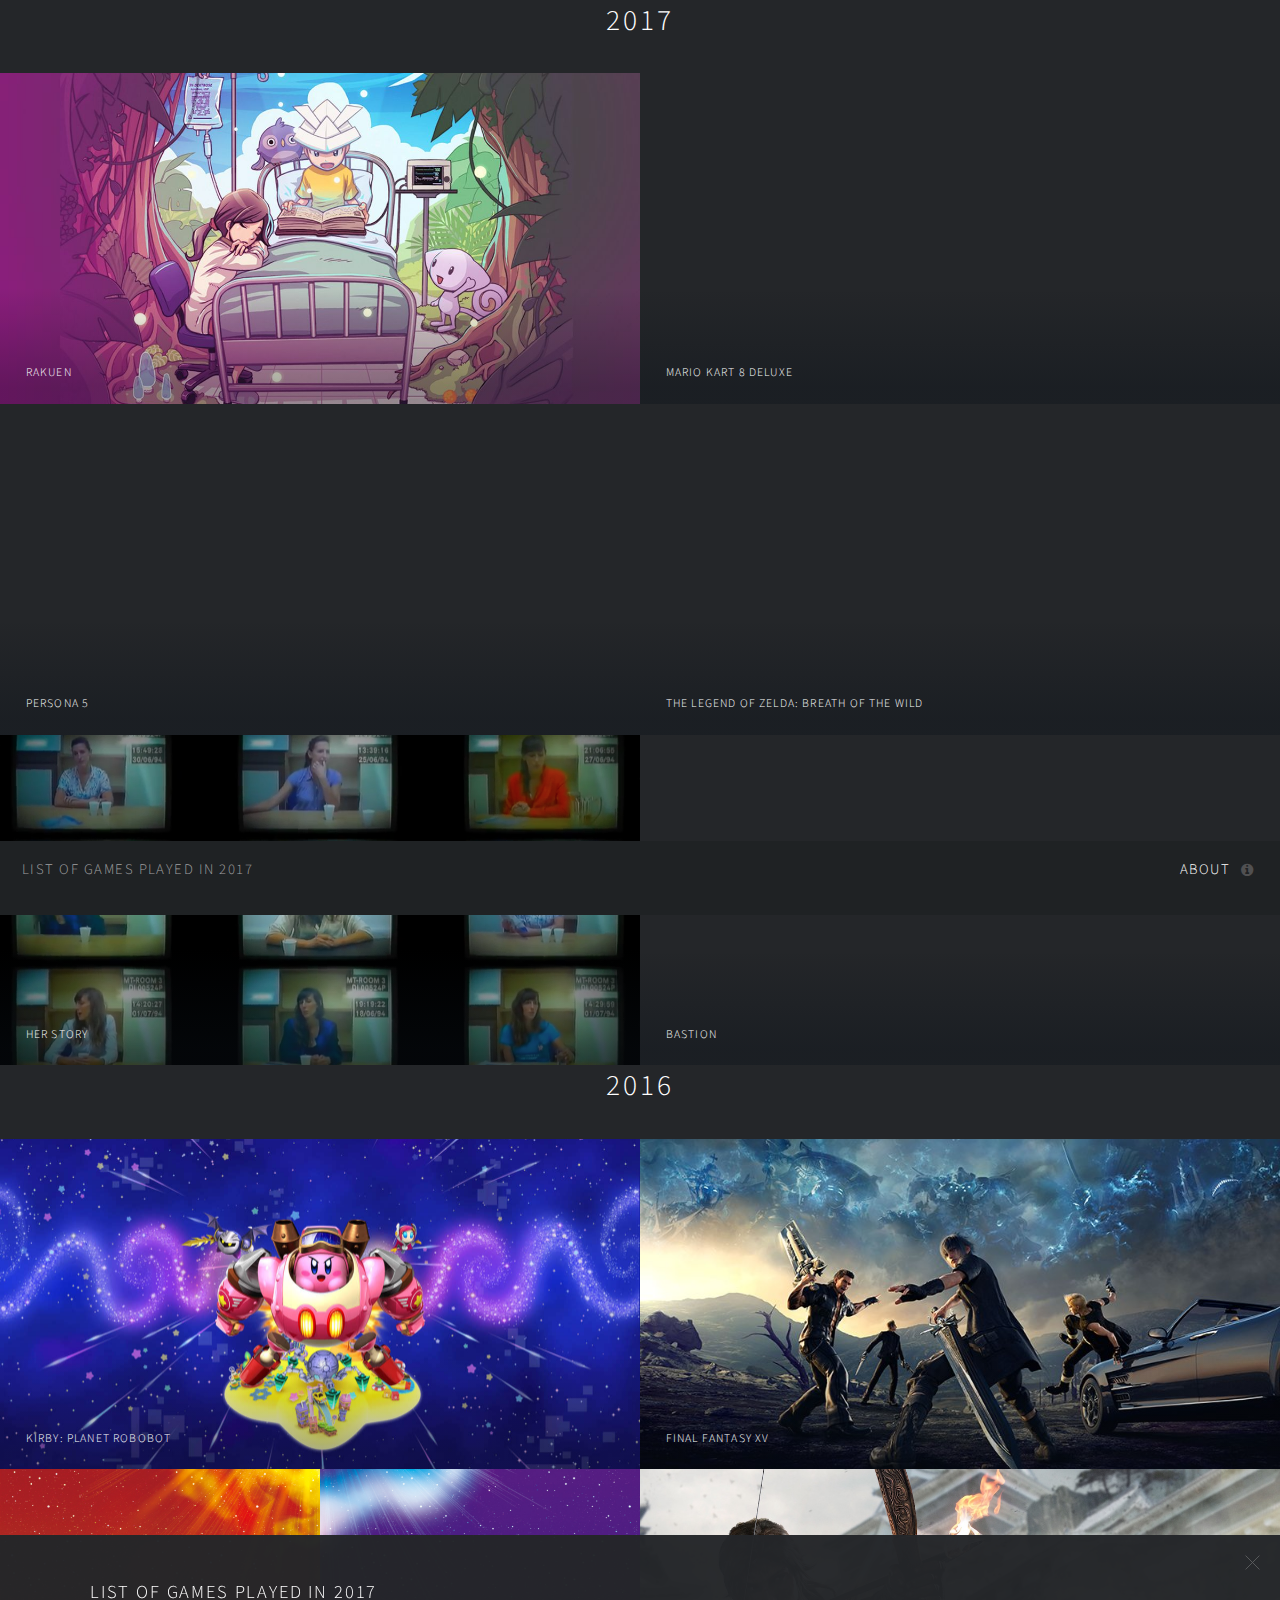
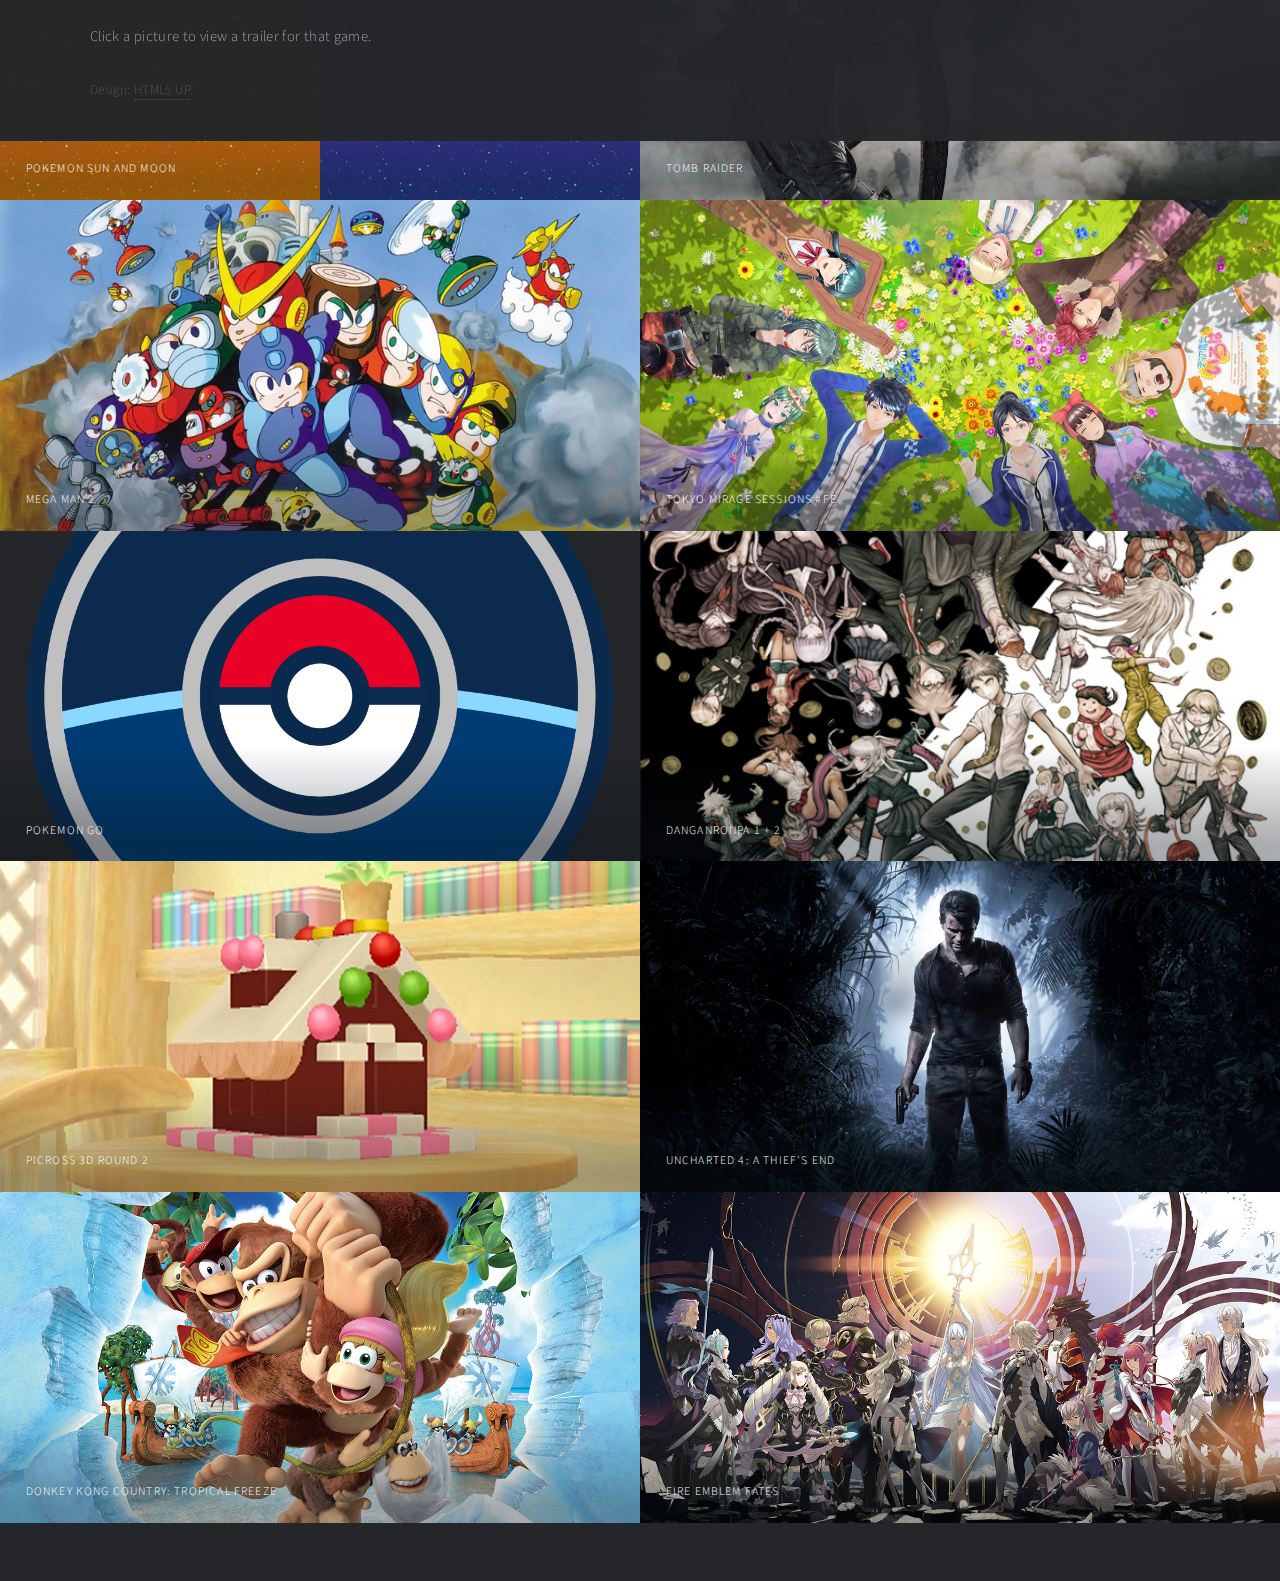
==== gamesList.html @ e1e55b3f "All the games" ====
<!DOCTYPE HTML>
<!--
	Multiverse by HTML5 UP
	html5up.net | @ajlkn
	Free for personal and commercial use under the CCA 3.0 license (html5up.net/license)
-->
<html>
	<head>
		<title>Games List 2017</title>
		<meta charset="utf-8" />
		<meta name="viewport" content="width=device-width, initial-scale=1, user-scalable=no" />
		<!--[if lte IE 8]><script src="assets/js/ie/html5shiv.js"></script><![endif]-->
		<link rel="stylesheet" href="assets/css/main_multiverse.css" />
		<!--[if lte IE 9]><link rel="stylesheet" href="assets/css/ie9.css" /><![endif]-->
		<!--[if lte IE 8]><link rel="stylesheet" href="assets/css/ie8.css" /><![endif]-->
	</head>
	<body>

		<!-- Wrapper -->
			<div id="wrapper">

				<!-- Header -->
					<header id="header">
						<h1><a href="#footer">List of Games Played in 2017</a></h1>
						<nav>
							<ul>
								<li><a href="#footer" class="icon fa-info-circle">About</a></li>
							</ul>
						</nav>
					</header>
					
				<!-- Main -->
					<div id="main">
					
						<div style="width:100%;text-align:center;">
							<h1> 2017 </h1>
						</div>
						<article class="thumb">
							<a href="https://youtu.be/AvPThUEI2fE" data-poptrox="youtube" class="image"><img class="image" src="images/BoxArt/rakuen.jpg" alt="" /></a>
							<h2>Rakuen</h2>
						</article>					
						<article class="thumb">
							<a href="https://youtu.be/tKlRN2YpxRE" data-poptrox="youtube" class="image"><img class="image" src="images/BoxArt/mk8d.jpg" alt="" /></a>
							<h2>Mario Kart 8 Deluxe</h2>
						</article>
						<article class="thumb">
							<a href="https://youtu.be/mHNg0t2KP9M" data-poptrox="youtube" class="image"><img class="image" src="images/BoxArt/persona5.png" alt="" /></a>
							<h2>Persona 5</h2>
						</article>
						<article class="thumb">
							<a href="https://youtu.be/1rPxiXXxftE" data-poptrox="youtube" class="image"><img class="image" src="images/BoxArt/botw.jpg" alt="" /></a>
							<h2>The Legend of Zelda: Breath of the Wild</h2>
						</article>
						<article class="thumb">
							<a href="https://youtu.be/gaHw97l7-Lc" data-poptrox="youtube" class="image"><img class="image" src="images/BoxArt/herstory.png" alt="" /></a>
							<h2>Her Story</h2>
						</article>
						<article class="thumb">
							<a href="https://youtu.be/mX48y24t9iU" data-poptrox="youtube" class="image"><img class="image" src="images/BoxArt/bastion.jpg" alt="" /></a>
							<h2>Bastion</h2>
						</article>
						
						<div style="width:100%;text-align:center;">
							<h1> 2016 </h1>
						</div>
					
						<article class="thumb">
							<a href="https://youtu.be/rFdoV-LkRNA" data-poptrox="youtube" class="image"><img class="image" src="images/BoxArt/robobot.jpg" alt="" /></a>
							<h2>Kirby: Planet Robobot</h2>
						</article>
						<article class="thumb">
							<a href="https://youtu.be/IiI7SMQA59Q" data-poptrox="youtube" class="image"><img class="image" src="images/BoxArt/ffxv.jpg" alt="" /></a>
							<h2>Final Fantasy XV</h2>
						</article>
						<article class="thumb">
							<a href="https://youtu.be/Kn25hijDL7c" data-poptrox="youtube" class="image"><img class="image" src="images/BoxArt/sunmoon.jpg" alt="" /></a>
							<h2>Pokemon Sun and Moon</h2>
						</article>
						<article class="thumb">
							<a href="https://youtu.be/XsWojNNqFTg" data-poptrox="youtube" class="image"><img src="images/BoxArt/tombraider2013.jpg" alt="" /></a>
							<h2>Tomb Raider</h2>
						</article>
						<article class="thumb">
							<a href="https://youtu.be/5p8QdrfhJOo" data-poptrox="youtube" class="image"><img class="image" src="images/BoxArt/megaman2.png" alt="" /></a>
							<h2>Mega Man 2</h2>
						</article>
						<article class="thumb">
							<a href="https://youtu.be/J6K1EMAEQog" data-poptrox="youtube" class="image"><img src="images/BoxArt/tmsfe.jpg" alt="" /></a>
							<h2>Tokyo Mirage Sessions #FE</h2>
						</article>
						<article class="thumb">
							<a href="https://youtu.be/2sj2iQyBTQs" data-poptrox="youtube" class="image"><img src="images/BoxArt/pokemongo.png" alt="" /></a>
							<h2>Pokemon Go</h2>
						</article>
						<article class="thumb">
							<a href="https://youtu.be/oacIiWjNSig" data-poptrox="youtube" class="image"><img src="images/BoxArt/danganronpa1+2.png" alt="" /></a>
							<h2>Danganronpa 1 + 2</h2>
						</article>
						<article class="thumb">
							<a href="https://youtu.be/jA-et0LCpNo" data-poptrox="youtube" class="image"><img src="images/BoxArt/picross3D2.jpg" alt="" /></a>
							<h2>Picross 3D Round 2</h2>
						</article>
						<article class="thumb">
							<a href="https://youtu.be/hh5HV4iic1Y" data-poptrox="youtube" class="image"><img src="images/BoxArt/uncharted4.jpg" alt="" /></a>
							<h2>Uncharted 4: A Thief's End</h2>
						</article>
						<article class="thumb">
							<a href="https://youtu.be/DueE8vJXpo8" data-poptrox="youtube" class="image"><img src="images/BoxArt/tropicalfreeze.jpg" alt="" /></a>
							<h2>Donkey Kong Country: Tropical Freeze</h2>
						</article>
						<article class="thumb">
							<a href="https://youtu.be/94CCxVMltQY" data-poptrox="youtube" class="image"><img src="images/BoxArt/fates.jpg" alt="" /></a>
							<h2>Fire Emblem Fates</h2>
						</article>
					</div>

				<!-- Footer -->
					<footer id="footer" class="panel">
						<div class="inner split">
							<div>
								<section>
									<h2>List of games played in 2017</h2>
									<p>Click a picture to view a trailer for that game.</p>
								</section>
								<p class="copyright">
									Design: <a href="http://html5up.net">HTML5 UP</a>.
								</p>
							</div>
							<div>
							</div>
						</div>
					</footer>

			</div>

		<!-- Scripts -->
			<script src="assets/js/jquery.min.js"></script>
			<script src="assets/js/jquery.poptrox.min.js"></script>
			<script src="assets/js/skel.min.js"></script>
			<script src="assets/js/util.js"></script>
			<!--[if lte IE 8]><script src="assets/js/ie/respond.min.js"></script><![endif]-->
			<script src="assets/js/main_multiverse.js"></script>

	</body>
</html>
---- assets/css/main_multiverse.css ----
@import url(font-awesome.min.css);
@import url("https://fonts.googleapis.com/css?family=Source+Sans+Pro:300,300italic,400,400italic");

/*
	Multiverse by HTML5 UP
	html5up.net | @ajlkn
	Free for personal and commercial use under the CCA 3.0 license (html5up.net/license)
*/

/* Reset */

	html, body, div, span, applet, object, iframe, h1, h2, h3, h4, h5, h6, p, blockquote, pre, a, abbr, acronym, address, big, cite, code, del, dfn, em, img, ins, kbd, q, s, samp, small, strike, strong, sub, sup, tt, var, b, u, i, center, dl, dt, dd, ol, ul, li, fieldset, form, label, legend, table, caption, tbody, tfoot, thead, tr, th, td, article, aside, canvas, details, embed, figure, figcaption, footer, header, hgroup, menu, nav, output, ruby, section, summary, time, mark, audio, video {
		margin: 0;
		padding: 0;
		border: 0;
		font-size: 100%;
		font: inherit;
		vertical-align: baseline;
	}

	article, aside, details, figcaption, figure, footer, header, hgroup, menu, nav, section {
		display: block;
	}

	body {
		line-height: 1;
	}

	ol, ul {
		list-style: none;
	}

	blockquote, q {
		quotes: none;
	}

	blockquote:before, blockquote:after, q:before, q:after {
		content: '';
		content: none;
	}

	table {
		border-collapse: collapse;
		border-spacing: 0;
	}

	body {
		-webkit-text-size-adjust: none;
	}

/* Box Model */

	*, *:before, *:after {
		-moz-box-sizing: border-box;
		-webkit-box-sizing: border-box;
		box-sizing: border-box;
	}

	@-moz-keyframes spinner {
		0% {
			-moz-transform: rotate(0deg);
			-webkit-transform: rotate(0deg);
			-ms-transform: rotate(0deg);
			transform: rotate(0deg);
		}

		100% {
			-moz-transform: rotate(359deg);
			-webkit-transform: rotate(359deg);
			-ms-transform: rotate(359deg);
			transform: rotate(359deg);
		}
	}

	@-webkit-keyframes spinner {
		0% {
			-moz-transform: rotate(0deg);
			-webkit-transform: rotate(0deg);
			-ms-transform: rotate(0deg);
			transform: rotate(0deg);
		}

		100% {
			-moz-transform: rotate(359deg);
			-webkit-transform: rotate(359deg);
			-ms-transform: rotate(359deg);
			transform: rotate(359deg);
		}
	}

	@-ms-keyframes spinner {
		0% {
			-moz-transform: rotate(0deg);
			-webkit-transform: rotate(0deg);
			-ms-transform: rotate(0deg);
			transform: rotate(0deg);
		}

		100% {
			-moz-transform: rotate(359deg);
			-webkit-transform: rotate(359deg);
			-ms-transform: rotate(359deg);
			transform: rotate(359deg);
		}
	}

	@keyframes spinner {
		0% {
			-moz-transform: rotate(0deg);
			-webkit-transform: rotate(0deg);
			-ms-transform: rotate(0deg);
			transform: rotate(0deg);
		}

		100% {
			-moz-transform: rotate(359deg);
			-webkit-transform: rotate(359deg);
			-ms-transform: rotate(359deg);
			transform: rotate(359deg);
		}
	}

/* Basic */

	@-ms-viewport {
		width: device-width;
	}

	body {
		-ms-overflow-style: scrollbar;
	}

	@media screen and (max-width: 480px) {

		html, body {
			min-width: 320px;
		}

	}

	body {
		background: #242629;
	}

		body.loading *, body.loading *:before, body.loading *:after {
			-moz-animation: none !important;
			-webkit-animation: none !important;
			-ms-animation: none !important;
			animation: none !important;
			-moz-transition: none !important;
			-webkit-transition: none !important;
			-ms-transition: none !important;
			transition: none !important;
		}

		body.resizing *, body.resizing *:before, body.resizing *:after {
			-moz-animation: none !important;
			-webkit-animation: none !important;
			-ms-animation: none !important;
			animation: none !important;
			-moz-transition: none !important;
			-webkit-transition: none !important;
			-ms-transition: none !important;
			transition: none !important;
		}

/* Type */

	body, input, select, textarea {
		color: #a0a0a1;
		font-family: "Source Sans Pro", Helvetica, sans-serif;
		font-size: 15pt;
		font-weight: 300;
		letter-spacing: 0.025em;
		line-height: 1.65;
	}

		@media screen and (max-width: 1680px) {

			body, input, select, textarea {
				font-size: 11pt;
			}

		}

	a {
		-moz-transition: color 0.2s ease-in-out, border-bottom-color 0.2s ease-in-out;
		-webkit-transition: color 0.2s ease-in-out, border-bottom-color 0.2s ease-in-out;
		-ms-transition: color 0.2s ease-in-out, border-bottom-color 0.2s ease-in-out;
		transition: color 0.2s ease-in-out, border-bottom-color 0.2s ease-in-out;
		border-bottom: dotted 1px;
		color: #34a58e;
		text-decoration: none;
	}

		a:hover {
			border-bottom-color: transparent;
			color: #34a58e !important;
		}

	strong, b {
		color: #ffffff;
		font-weight: 300;
	}

	em, i {
		font-style: italic;
	}

	p {
		margin: 0 0 2em 0;
	}

	h1, h2, h3, h4, h5, h6 {
		color: #ffffff;
		font-weight: 300;
		letter-spacing: 0.1em;
		line-height: 1.5;
		margin: 0 0 1em 0;
		text-transform: uppercase;
	}

		h1 a, h2 a, h3 a, h4 a, h5 a, h6 a {
			color: inherit;
			text-decoration: none;
		}

	h1 {
		font-size: 2em;
	}

	h2 {
		font-size: 1.25em;
	}

	h3 {
		font-size: 1.1em;
	}

	h4 {
		font-size: 1em;
	}

	h5 {
		font-size: 0.9em;
	}

	h6 {
		font-size: 0.7em;
	}

	@media screen and (max-width: 736px) {

		h2 {
			font-size: 1em;
		}

		h3 {
			font-size: 0.9em;
		}

		h4 {
			font-size: 0.8em;
		}

		h5 {
			font-size: 0.7em;
		}

		h6 {
			font-size: 0.7em;
		}

	}

	sub {
		font-size: 0.8em;
		position: relative;
		top: 0.5em;
	}

	sup {
		font-size: 0.8em;
		position: relative;
		top: -0.5em;
	}

	blockquote {
		border-left: 4px #36383c;
		font-style: italic;
		margin: 0 0 2em 0;
		padding: 0.5em 0 0.5em 2em;
	}

	code {
		background: #34363b;
		border: solid 1px #36383c;
		font-family: "Courier New", monospace;
		font-size: 0.9em;
		margin: 0 0.25em;
		padding: 0.25em 0.65em;
	}

	pre {
		-webkit-overflow-scrolling: touch;
		font-family: "Courier New", monospace;
		font-size: 0.9em;
		margin: 0 0 2em 0;
	}

		pre code {
			display: block;
			line-height: 1.75;
			padding: 1em 1.5em;
			overflow-x: auto;
		}

	hr {
		border: 0;
		border-bottom: solid 1px #36383c;
		margin: 2em 0;
	}

		hr.major {
			margin: 3em 0;
		}

	.align-left {
		text-align: left;
	}

	.align-center {
		text-align: center;
	}

	.align-right {
		text-align: right;
	}

/* Button */

	input[type="submit"],
	input[type="reset"],
	input[type="button"],
	button,
	.button {
		-moz-appearance: none;
		-webkit-appearance: none;
		-ms-appearance: none;
		appearance: none;
		-moz-transition: background-color 0.2s ease-in-out, box-shadow 0.2s ease-in-out, color 0.2s ease-in-out;
		-webkit-transition: background-color 0.2s ease-in-out, box-shadow 0.2s ease-in-out, color 0.2s ease-in-out;
		-ms-transition: background-color 0.2s ease-in-out, box-shadow 0.2s ease-in-out, color 0.2s ease-in-out;
		transition: background-color 0.2s ease-in-out, box-shadow 0.2s ease-in-out, color 0.2s ease-in-out;
		background-color: transparent;
		border: 0;
		border-radius: 0;
		box-shadow: inset 0 0 0 2px #36383c;
		color: #ffffff !important;
		cursor: pointer;
		display: inline-block;
		font-size: 0.9em;
		font-weight: 300;
		height: 3.05556em;
		letter-spacing: 0.1em;
		line-height: 3.05556em;
		padding: 0 2.5em;
		text-align: center;
		text-decoration: none;
		text-transform: uppercase;
		white-space: nowrap;
	}

		input[type="submit"]:hover,
		input[type="reset"]:hover,
		input[type="button"]:hover,
		button:hover,
		.button:hover {
			box-shadow: inset 0 0 0 2px #34a58e;
			color: #34a58e !important;
		}

			input[type="submit"]:hover:active,
			input[type="reset"]:hover:active,
			input[type="button"]:hover:active,
			button:hover:active,
			.button:hover:active {
				background-color: rgba(52, 165, 142, 0.15);
				color: #34a58e !important;
			}

		input[type="submit"].icon,
		input[type="reset"].icon,
		input[type="button"].icon,
		button.icon,
		.button.icon {
			padding-left: 1.35em;
		}

			input[type="submit"].icon:before,
			input[type="reset"].icon:before,
			input[type="button"].icon:before,
			button.icon:before,
			.button.icon:before {
				margin-right: 0.5em;
			}

		input[type="submit"].fit,
		input[type="reset"].fit,
		input[type="button"].fit,
		button.fit,
		.button.fit {
			display: block;
			margin: 0 0 1em 0;
			width: 100%;
		}

		input[type="submit"].small,
		input[type="reset"].small,
		input[type="button"].small,
		button.small,
		.button.small {
			font-size: 0.8em;
		}

		input[type="submit"].big,
		input[type="reset"].big,
		input[type="button"].big,
		button.big,
		.button.big {
			font-size: 1.35em;
		}

		input[type="submit"].special,
		input[type="reset"].special,
		input[type="button"].special,
		button.special,
		.button.special {
			background-color: #34a58e;
			box-shadow: none;
		}

			input[type="submit"].special:hover,
			input[type="reset"].special:hover,
			input[type="button"].special:hover,
			button.special:hover,
			.button.special:hover {
				background-color: #47c5ab;
				color: #ffffff !important;
			}

				input[type="submit"].special:hover:active,
				input[type="reset"].special:hover:active,
				input[type="button"].special:hover:active,
				button.special:hover:active,
				.button.special:hover:active {
					background-color: #287e6d;
				}

		input[type="submit"].disabled, input[type="submit"]:disabled,
		input[type="reset"].disabled,
		input[type="reset"]:disabled,
		input[type="button"].disabled,
		input[type="button"]:disabled,
		button.disabled,
		button:disabled,
		.button.disabled,
		.button:disabled {
			-moz-pointer-events: none;
			-webkit-pointer-events: none;
			-ms-pointer-events: none;
			pointer-events: none;
			opacity: 0.35;
		}

/* Form */

	form {
		margin: 0 0 2em 0;
	}

		form .field {
			margin: 0 0 1.3em 0;
		}

			form .field.half {
				float: left;
				padding: 0 0 0 0.65em;
				width: 50%;
			}

				form .field.half.first {
					padding: 0 0.65em 0 0;
				}

		form > .actions {
			margin: 1.5em 0 0 0 !important;
		}

		@media screen and (max-width: 736px) {

			form .field.half {
				float: none;
				padding: 0;
				width: 100%;
			}

				form .field.half.first {
					padding: 0;
				}

		}

	label {
		color: #ffffff;
		display: block;
		font-size: 0.9em;
		font-weight: 300;
		margin: 0 0 1em 0;
	}

	input[type="text"],
	input[type="password"],
	input[type="email"],
	input[type="tel"],
	input[type="search"],
	input[type="url"],
	select,
	textarea {
		-moz-appearance: none;
		-webkit-appearance: none;
		-ms-appearance: none;
		appearance: none;
		background: #34363b;
		border: 0;
		border-radius: 0;
		color: #a0a0a1;
		display: block;
		outline: 0;
		padding: 0 1em;
		text-decoration: none;
		width: 100%;
	}

		input[type="text"]:invalid,
		input[type="password"]:invalid,
		input[type="email"]:invalid,
		input[type="tel"]:invalid,
		input[type="search"]:invalid,
		input[type="url"]:invalid,
		select:invalid,
		textarea:invalid {
			box-shadow: none;
		}

		input[type="text"]:focus,
		input[type="password"]:focus,
		input[type="email"]:focus,
		input[type="tel"]:focus,
		input[type="search"]:focus,
		input[type="url"]:focus,
		select:focus,
		textarea:focus {
			box-shadow: inset 0 0 0 2px #34a58e;
		}

	.select-wrapper {
		text-decoration: none;
		display: block;
		position: relative;
	}

		.select-wrapper:before {
			-moz-osx-font-smoothing: grayscale;
			-webkit-font-smoothing: antialiased;
			font-family: FontAwesome;
			font-style: normal;
			font-weight: normal;
			text-transform: none !important;
		}

		.select-wrapper:before {
			color: #36383c;
			content: '\f078';
			display: block;
			height: 2.75em;
			line-height: 2.75em;
			pointer-events: none;
			position: absolute;
			right: 0;
			text-align: center;
			top: 0;
			width: 2.75em;
		}

		.select-wrapper select::-ms-expand {
			display: none;
		}

	input[type="text"],
	input[type="password"],
	input[type="email"],
	input[type="tel"],
	input[type="search"],
	input[type="url"],
	select {
		height: 2.75em;
	}

	textarea {
		padding: 0.75em 1em;
	}

	input[type="checkbox"],
	input[type="radio"] {
		-moz-appearance: none;
		-webkit-appearance: none;
		-ms-appearance: none;
		appearance: none;
		display: block;
		float: left;
		margin-right: -2em;
		opacity: 0;
		width: 1em;
		z-index: -1;
	}

		input[type="checkbox"] + label,
		input[type="radio"] + label {
			text-decoration: none;
			color: #a0a0a1;
			cursor: pointer;
			display: inline-block;
			font-size: 1em;
			font-weight: 300;
			padding-left: 2.4em;
			padding-right: 0.75em;
			position: relative;
		}

			input[type="checkbox"] + label:before,
			input[type="radio"] + label:before {
				-moz-osx-font-smoothing: grayscale;
				-webkit-font-smoothing: antialiased;
				font-family: FontAwesome;
				font-style: normal;
				font-weight: normal;
				text-transform: none !important;
			}

			input[type="checkbox"] + label:before,
			input[type="radio"] + label:before {
				background: #34363b;
				content: '';
				display: inline-block;
				height: 1.65em;
				left: 0;
				line-height: 1.58125em;
				position: absolute;
				text-align: center;
				top: 0;
				width: 1.65em;
			}

		input[type="checkbox"]:checked + label:before,
		input[type="radio"]:checked + label:before {
			background: #34a58e;
			border-color: #34a58e;
			color: #ffffff;
			content: '\f00c';
		}

		input[type="checkbox"]:focus + label:before,
		input[type="radio"]:focus + label:before {
			box-shadow: 0 0 0 2px #34a58e;
		}

	input[type="radio"] + label:before {
		border-radius: 100%;
	}

	::-webkit-input-placeholder {
		color: #707071 !important;
		opacity: 1.0;
	}

	:-moz-placeholder {
		color: #707071 !important;
		opacity: 1.0;
	}

	::-moz-placeholder {
		color: #707071 !important;
		opacity: 1.0;
	}

	:-ms-input-placeholder {
		color: #707071 !important;
		opacity: 1.0;
	}

	.formerize-placeholder {
		color: #707071 !important;
		opacity: 1.0;
	}

/* Icon */

	.icon {
		text-decoration: none;
		border-bottom: none;
		position: relative;
	}

		.icon:before {
			-moz-osx-font-smoothing: grayscale;
			-webkit-font-smoothing: antialiased;
			font-family: FontAwesome;
			font-style: normal;
			font-weight: normal;
			text-transform: none !important;
		}

		.icon > .label {
			display: none;
		}

/* List */

	ol {
		list-style: decimal;
		margin: 0 0 2em 0;
		padding-left: 1.25em;
	}

		ol li {
			padding-left: 0.25em;
		}

	ul {
		list-style: disc;
		margin: 0 0 2em 0;
		padding-left: 1em;
	}

		ul li {
			padding-left: 0.5em;
		}

		ul.alt {
			list-style: none;
			padding-left: 0;
		}

			ul.alt li {
				border-top: solid 1px #36383c;
				padding: 0.5em 0;
			}

				ul.alt li:first-child {
					border-top: 0;
					padding-top: 0;
				}

		ul.icons {
			cursor: default;
			list-style: none;
			padding-left: 0;
		}

			ul.icons li {
				display: inline-block;
				padding: 0 1em 0 0;
			}

				ul.icons li:last-child {
					padding-right: 0;
				}

				ul.icons li .icon {
					color: #505051;
				}

					ul.icons li .icon:before {
						font-size: 1.5em;
					}

		ul.actions {
			cursor: default;
			list-style: none;
			padding-left: 0;
		}

			ul.actions li {
				display: inline-block;
				padding: 0 1em 0 0;
				vertical-align: middle;
			}

				ul.actions li:last-child {
					padding-right: 0;
				}

			ul.actions.small li {
				padding: 0 0.5em 0 0;
			}

			ul.actions.vertical li {
				display: block;
				padding: 1em 0 0 0;
			}

				ul.actions.vertical li:first-child {
					padding-top: 0;
				}

				ul.actions.vertical li > * {
					margin-bottom: 0;
				}

			ul.actions.vertical.small li {
				padding: 0.5em 0 0 0;
			}

				ul.actions.vertical.small li:first-child {
					padding-top: 0;
				}

			ul.actions.fit {
				display: table;
				margin-left: -1em;
				padding: 0;
				table-layout: fixed;
				width: calc(100% + 1em);
			}

				ul.actions.fit li {
					display: table-cell;
					padding: 0 0 0 1em;
				}

					ul.actions.fit li > * {
						margin-bottom: 0;
					}

				ul.actions.fit.small {
					margin-left: -0.5em;
					width: calc(100% + 0.5em);
				}

					ul.actions.fit.small li {
						padding: 0 0 0 0.5em;
					}

			@media screen and (max-width: 480px) {

				ul.actions {
					margin: 0 0 2em 0;
				}

					ul.actions li {
						padding: 1em 0 0 0;
						display: block;
						text-align: center;
						width: 100%;
					}

						ul.actions li:first-child {
							padding-top: 0;
						}

						ul.actions li > * {
							width: 100%;
							margin: 0 !important;
						}

							ul.actions li > *.icon:before {
								margin-left: -2em;
							}

					ul.actions.small li {
						padding: 0.5em 0 0 0;
					}

						ul.actions.small li:first-child {
							padding-top: 0;
						}

			}

	dl {
		margin: 0 0 2em 0;
	}

		dl dt {
			display: block;
			font-weight: 300;
			margin: 0 0 1em 0;
		}

		dl dd {
			margin-left: 2em;
		}

/* Table */

	.table-wrapper {
		-webkit-overflow-scrolling: touch;
		overflow-x: auto;
	}

	table {
		margin: 0 0 2em 0;
		width: 100%;
	}

		table tbody tr {
			border: solid 1px #36383c;
			border-left: 0;
			border-right: 0;
		}

			table tbody tr:nth-child(2n + 1) {
				background-color: #34363b;
			}

		table td {
			padding: 0.75em 0.75em;
		}

		table th {
			color: #ffffff;
			font-size: 0.9em;
			font-weight: 300;
			padding: 0 0.75em 0.75em 0.75em;
			text-align: left;
		}

		table thead {
			border-bottom: solid 2px #36383c;
		}

		table tfoot {
			border-top: solid 2px #36383c;
		}

		table.alt {
			border-collapse: separate;
		}

			table.alt tbody tr td {
				border: solid 1px #36383c;
				border-left-width: 0;
				border-top-width: 0;
			}

				table.alt tbody tr td:first-child {
					border-left-width: 1px;
				}

			table.alt tbody tr:first-child td {
				border-top-width: 1px;
			}

			table.alt thead {
				border-bottom: 0;
			}

			table.alt tfoot {
				border-top: 0;
			}

/* Panel */

	.panel {
		padding: 4em 4em 2em 4em ;
		-moz-transform: translateY(100vh);
		-webkit-transform: translateY(100vh);
		-ms-transform: translateY(100vh);
		transform: translateY(100vh);
		-moz-transition: -moz-transform 0.5s ease;
		-webkit-transition: -webkit-transform 0.5s ease;
		-ms-transition: -ms-transform 0.5s ease;
		transition: transform 0.5s ease;
		-webkit-overflow-scrolling: touch;
		background: rgba(36, 38, 41, 0.975);
		bottom: 4em;
		left: 0;
		max-height: calc(80vh - 4em);
		overflow-y: auto;
		position: fixed;
		width: 100%;
		z-index: 10001;
	}

		.panel.active {
			-moz-transform: translateY(1px);
			-webkit-transform: translateY(1px);
			-ms-transform: translateY(1px);
			transform: translateY(1px);
		}

		.panel > .inner {
			margin: 0 auto;
			max-width: 100%;
			width: 75em;
		}

			.panel > .inner.split {
				display: -moz-flex;
				display: -webkit-flex;
				display: -ms-flex;
				display: flex;
			}

				.panel > .inner.split > div {
					margin-left: 4em;
					width: 50%;
				}

				.panel > .inner.split > :first-child {
					margin-left: 0;
				}

		.panel > .closer {
			-moz-transition: opacity 0.2s ease-in-out;
			-webkit-transition: opacity 0.2s ease-in-out;
			-ms-transition: opacity 0.2s ease-in-out;
			transition: opacity 0.2s ease-in-out;
			background-image: url("images/close.svg");
			background-position: center;
			background-repeat: no-repeat;
			background-size: 3em;
			cursor: pointer;
			height: 5em;
			opacity: 0.25;
			position: absolute;
			right: 0;
			top: 0;
			width: 5em;
			z-index: 2;
		}

			.panel > .closer:hover {
				opacity: 1.0;
			}

		@media screen and (max-width: 1280px) {

			.panel {
				padding: 3em 3em 1em 3em ;
			}

				.panel > .inner.split > div {
					margin-left: 3em;
				}

				.panel > .closer {
					background-size: 2.5em;
					background-position: 75% 25%;
				}

		}

		@media screen and (max-width: 980px) {

			.panel > .inner.split {
				-moz-flex-direction: column;
				-webkit-flex-direction: column;
				-ms-flex-direction: column;
				flex-direction: column;
			}

				.panel > .inner.split > div {
					margin-left: 0;
					width: 100%;
				}

		}

		@media screen and (max-width: 736px) {

			.panel {
				-moz-transform: translateY(-100vh);
				-webkit-transform: translateY(-100vh);
				-ms-transform: translateY(-100vh);
				transform: translateY(-100vh);
				padding: 4em 2em 2em 2em ;
				bottom: auto;
				top: calc(4em - 1px);
			}

				.panel.active {
					-moz-transform: translateY(0);
					-webkit-transform: translateY(0);
					-ms-transform: translateY(0);
					transform: translateY(0);
				}

		}

/* Poptrox Popup */

	.poptrox-overlay {
		-webkit-tap-highlight-color: rgba(255, 255, 255, 0);
	}

	.poptrox-popup {
		background: rgba(31, 34, 36, 0.925);
		box-shadow: 0 1em 3em 0.5em rgba(0, 0, 0, 0.25);
		cursor: default;
	}

		.poptrox-popup:before {
			-moz-transition: opacity 0.2s ease-in-out;
			-webkit-transition: opacity 0.2s ease-in-out;
			-ms-transition: opacity 0.2s ease-in-out;
			transition: opacity 0.2s ease-in-out;
			background-image: -moz-linear-gradient(to left, rgba(31,34,36,0.35), rgba(31,34,36,0) 10em, rgba(31,34,36,0)), -moz-linear-gradient(to right, rgba(31,34,36,0.35), rgba(31,34,36,0) 10em, rgba(31,34,36,0));
			background-image: -webkit-linear-gradient(to left, rgba(31,34,36,0.35), rgba(31,34,36,0) 10em, rgba(31,34,36,0)), -webkit-linear-gradient(to right, rgba(31,34,36,0.35), rgba(31,34,36,0) 10em, rgba(31,34,36,0));
			background-image: -ms-linear-gradient(to left, rgba(31,34,36,0.35), rgba(31,34,36,0) 10em, rgba(31,34,36,0)), -ms-linear-gradient(to right, rgba(31,34,36,0.35), rgba(31,34,36,0) 10em, rgba(31,34,36,0));
			background-image: linear-gradient(to left, rgba(31,34,36,0.35), rgba(31,34,36,0) 10em, rgba(31,34,36,0)), linear-gradient(to right, rgba(31,34,36,0.35), rgba(31,34,36,0) 10em, rgba(31,34,36,0));
			content: '';
			display: block;
			height: 100%;
			left: 0;
			position: absolute;
			top: 0;
			width: 100%;
			z-index: 1;
			opacity: 1;
		}

		.poptrox-popup .closer {
			-moz-transition: opacity 0.2s ease-in-out;
			-webkit-transition: opacity 0.2s ease-in-out;
			-ms-transition: opacity 0.2s ease-in-out;
			transition: opacity 0.2s ease-in-out;
			background-image: url("images/close.svg");
			background-position: center;
			background-repeat: no-repeat;
			background-size: 3em;
			height: 5em;
			opacity: 0;
			position: absolute;
			right: 0;
			top: 0;
			width: 5em;
			z-index: 2;
		}

		.poptrox-popup .nav-previous,
		.poptrox-popup .nav-next {
			-moz-transition: opacity 0.2s ease-in-out;
			-webkit-transition: opacity 0.2s ease-in-out;
			-ms-transition: opacity 0.2s ease-in-out;
			transition: opacity 0.2s ease-in-out;
			background-image: url("images/arrow.svg");
			background-position: center;
			background-repeat: no-repeat;
			background-size: 5em;
			cursor: pointer;
			height: 8em;
			margin-top: -4em;
			opacity: 0;
			position: absolute;
			top: 50%;
			width: 6em;
			z-index: 2;
		}

		.poptrox-popup .nav-previous {
			-moz-transform: scaleX(-1);
			-webkit-transform: scaleX(-1);
			-ms-transform: scaleX(-1);
			transform: scaleX(-1);
			left: 0;
		}

		.poptrox-popup .nav-next {
			right: 0;
		}

		.poptrox-popup .caption {
			padding: 2em 2em 0.1em 2em ;
			background-image: -moz-linear-gradient(to top, rgba(16,16,16,0.45) 25%, rgba(16,16,16,0) 100%);
			background-image: -webkit-linear-gradient(to top, rgba(16,16,16,0.45) 25%, rgba(16,16,16,0) 100%);
			background-image: -ms-linear-gradient(to top, rgba(16,16,16,0.45) 25%, rgba(16,16,16,0) 100%);
			background-image: linear-gradient(to top, rgba(16,16,16,0.45) 25%, rgba(16,16,16,0) 100%);
			bottom: 0;
			cursor: default;
			left: 0;
			position: absolute;
			text-align: left;
			width: 100%;
			z-index: 2;
		}

			.poptrox-popup .caption h2, .poptrox-popup .caption h3, .poptrox-popup .caption h4, .poptrox-popup .caption h5, .poptrox-popup .caption h6 {
				margin: 0 0 0.5em 0;
			}

			.poptrox-popup .caption p {
				color: #ffffff;
			}

		.poptrox-popup .loader {
			-moz-animation: spinner 1s infinite linear !important;
			-webkit-animation: spinner 1s infinite linear !important;
			-ms-animation: spinner 1s infinite linear !important;
			animation: spinner 1s infinite linear !important;
			background-image: url("images/spinner.svg");
			background-position: center;
			background-repeat: no-repeat;
			background-size: contain;
			display: block;
			font-size: 2em;
			height: 2em;
			left: 50%;
			line-height: 2em;
			margin: -1em 0 0 -1em;
			opacity: 0.25;
			position: absolute;
			text-align: center;
			top: 50%;
			width: 2em;
		}

		.poptrox-popup:hover .closer,
		.poptrox-popup:hover .nav-previous,
		.poptrox-popup:hover .nav-next {
			opacity: 0.5;
		}

			.poptrox-popup:hover .closer:hover,
			.poptrox-popup:hover .nav-previous:hover,
			.poptrox-popup:hover .nav-next:hover {
				opacity: 1.0;
			}

		.poptrox-popup.loading:before {
			opacity: 0;
		}

		body.touch .poptrox-popup .closer,
		body.touch .poptrox-popup .nav-previous,
		body.touch .poptrox-popup .nav-next {
			opacity: 1.0 !important;
		}

		@media screen and (max-width: 980px) {

			.poptrox-popup .closer {
				background-size: 3em;
			}

			.poptrox-popup .nav-previous,
			.poptrox-popup .nav-next {
				background-size: 4em;
			}

		}

		@media screen and (max-width: 736px) {

			.poptrox-popup:before {
				display: none;
			}

			.poptrox-popup .caption {
				display: none !important;
			}

			.poptrox-popup .closer,
			.poptrox-popup .nav-previous,
			.poptrox-popup .nav-next {
				display: none !important;
			}

		}

/* Wrapper */

	#wrapper {
		-moz-transition: -moz-filter 0.5s ease, -webkit-filter 0.5s ease, -ms-filter 0.5s ease, -moz-filter 0.5s ease;
		-webkit-transition: -moz-filter 0.5s ease, -webkit-filter 0.5s ease, -ms-filter 0.5s ease, -webkit-filter 0.5s ease;
		-ms-transition: -moz-filter 0.5s ease, -webkit-filter 0.5s ease, -ms-filter 0.5s ease, -ms-filter 0.5s ease;
		transition: -moz-filter 0.5s ease, -webkit-filter 0.5s ease, -ms-filter 0.5s ease, filter 0.5s ease;
		position: relative;
	}

		#wrapper:after {
			-moz-pointer-events: none;
			-webkit-pointer-events: none;
			-ms-pointer-events: none;
			pointer-events: none;
			-moz-transition: opacity 0.5s ease, visibility 0.5s;
			-webkit-transition: opacity 0.5s ease, visibility 0.5s;
			-ms-transition: opacity 0.5s ease, visibility 0.5s;
			transition: opacity 0.5s ease, visibility 0.5s;
			background: rgba(36, 38, 41, 0.5);
			content: '';
			display: block;
			height: 100%;
			left: 0;
			opacity: 0;
			position: absolute;
			top: 0;
			visibility: hidden;
			width: 100%;
			z-index: 1;
		}

			body.ie #wrapper:after {
				background: rgba(36, 38, 41, 0.8);
			}

		body.modal-active #wrapper {
			-moz-filter: blur(8px);
			-webkit-filter: blur(8px);
			-ms-filter: blur(8px);
			filter: blur(8px);
		}

			body.modal-active #wrapper:after {
				-moz-pointer-events: auto;
				-webkit-pointer-events: auto;
				-ms-pointer-events: auto;
				pointer-events: auto;
				opacity: 1;
				visibility: visible;
				z-index: 10003;
			}

		#wrapper:before {
			-moz-animation: spinner 1s infinite linear !important;
			-webkit-animation: spinner 1s infinite linear !important;
			-ms-animation: spinner 1s infinite linear !important;
			animation: spinner 1s infinite linear !important;
			-moz-pointer-events: none;
			-webkit-pointer-events: none;
			-ms-pointer-events: none;
			pointer-events: none;
			-moz-transition: top 0.75s ease-in-out, opacity 0.35s ease-out, visibility 0.35s;
			-webkit-transition: top 0.75s ease-in-out, opacity 0.35s ease-out, visibility 0.35s;
			-ms-transition: top 0.75s ease-in-out, opacity 0.35s ease-out, visibility 0.35s;
			transition: top 0.75s ease-in-out, opacity 0.35s ease-out, visibility 0.35s;
			background-image: url("images/spinner.svg");
			background-position: center;
			background-repeat: no-repeat;
			background-size: contain;
			content: '';
			display: block;
			font-size: 2em;
			height: 2em;
			left: 50%;
			line-height: 2em;
			margin: -1em 0 0 -1em;
			opacity: 0;
			position: fixed;
			text-align: center;
			top: 75%;
			visibility: hidden;
			width: 2em;
		}

		body.loading #wrapper:before {
			-moz-transition: opacity 1s ease-out !important;
			-webkit-transition: opacity 1s ease-out !important;
			-ms-transition: opacity 1s ease-out !important;
			transition: opacity 1s ease-out !important;
			-moz-transition-delay: 0.5s !important;
			-webkit-transition-delay: 0.5s !important;
			-ms-transition-delay: 0.5s !important;
			transition-delay: 0.5s !important;
			opacity: 0.25;
			top: 50%;
			visibility: visible;
		}

/* Header */

	body {
		padding: 0 0 4em 0;
	}

	#header {
		-moz-transform: translateY(0);
		-webkit-transform: translateY(0);
		-ms-transform: translateY(0);
		transform: translateY(0);
		-moz-transition: -moz-transform 1s ease;
		-webkit-transition: -webkit-transform 1s ease;
		-ms-transition: -ms-transform 1s ease;
		transition: transform 1s ease;
		-moz-user-select: none;
		-ms-user-select: none;
		-webkit-user-select: none;
		background: #1f2224;
		bottom: -1em;
		height: 5em;
		left: 0;
		line-height: 4em;
		padding: 0 1.5em;
		position: fixed;
		user-select: none;
		width: 100%;
		z-index: 10002;
	}

		body.loading #header {
			-moz-transform: translateY(4em);
			-webkit-transform: translateY(4em);
			-ms-transform: translateY(4em);
			transform: translateY(4em);
		}

		#header h1 {
			color: #a0a0a1;
			display: inline-block;
			font-size: 1em;
			line-height: 1;
			margin: 0;
			vertical-align: middle;
		}

			#header h1 a {
				border: 0;
				color: inherit;
			}

				#header h1 a:hover {
					color: inherit !important;
				}

		#header nav {
			position: absolute;
			right: 0;
			top: 0;
		}

			#header nav > ul {
				list-style: none;
				margin: 0;
				padding: 0;
			}

				#header nav > ul > li {
					display: inline-block;
					padding: 0;
				}

					#header nav > ul > li a {
						-moz-transition: background-color 0.5s ease;
						-webkit-transition: background-color 0.5s ease;
						-ms-transition: background-color 0.5s ease;
						transition: background-color 0.5s ease;
						border: 0;
						color: #ffffff;
						display: inline-block;
						letter-spacing: 0.1em;
						padding: 0 1.65em;
						text-transform: uppercase;
					}

						#header nav > ul > li a.icon:before {
							color: #505051;
							float: right;
							margin-left: 0.75em;
						}

						#header nav > ul > li a:hover {
							color: #ffffff !important;
						}

						#header nav > ul > li a.active {
							background-color: #242629;
						}

	@media screen and (max-width: 736px) {

		body {
			padding: 4em 0 0 0;
		}

		#header {
			-moz-transform: translateY(0);
			-webkit-transform: translateY(0);
			-ms-transform: translateY(0);
			transform: translateY(0);
			bottom: auto;
			height: 4em;
			padding: 0 1em;
			top: 0;
		}

			body.loading #header {
				-moz-transform: translateY(-3.4em);
				-webkit-transform: translateY(-3.4em);
				-ms-transform: translateY(-3.4em);
				transform: translateY(-3.4em);
			}

			#header h1 {
				font-size: 0.9em;
			}

			#header nav > ul > li a {
				font-size: 0.9em;
				padding: 0 1.15em;
			}

	}

/* Main */

	#main {
		-moz-transition: -moz-filter 0.5s ease, -webkit-filter 0.5s ease, -ms-filter 0.5s ease, -moz-filter 0.5s ease;
		-webkit-transition: -moz-filter 0.5s ease, -webkit-filter 0.5s ease, -ms-filter 0.5s ease, -webkit-filter 0.5s ease;
		-ms-transition: -moz-filter 0.5s ease, -webkit-filter 0.5s ease, -ms-filter 0.5s ease, -ms-filter 0.5s ease;
		transition: -moz-filter 0.5s ease, -webkit-filter 0.5s ease, -ms-filter 0.5s ease, filter 0.5s ease;
		display: -moz-flex;
		display: -webkit-flex;
		display: -ms-flex;
		display: flex;
		-moz-flex-wrap: wrap;
		-webkit-flex-wrap: wrap;
		-ms-flex-wrap: wrap;
		flex-wrap: wrap;
		-webkit-tap-highlight-color: rgba(255, 255, 255, 0);
	}

		#main .thumb {
			-moz-transition: opacity 1.25s ease-in-out;
			-webkit-transition: opacity 1.25s ease-in-out;
			-ms-transition: opacity 1.25s ease-in-out;
			transition: opacity 1.25s ease-in-out;
			-moz-pointer-events: auto;
			-webkit-pointer-events: auto;
			-ms-pointer-events: auto;
			pointer-events: auto;
			-webkit-tap-highlight-color: rgba(255, 255, 255, 0);
			opacity: 1;
			overflow: hidden;
			position: relative;
		}

			#main .thumb:after {
				background-image: -moz-linear-gradient(to top, rgba(10,17,25,0.35) 5%, rgba(10,17,25,0) 35%);
				background-image: -webkit-linear-gradient(to top, rgba(10,17,25,0.35) 5%, rgba(10,17,25,0) 35%);
				background-image: -ms-linear-gradient(to top, rgba(10,17,25,0.35) 5%, rgba(10,17,25,0) 35%);
				background-image: linear-gradient(to top, rgba(10,17,25,0.35) 5%, rgba(10,17,25,0) 35%);
				-moz-pointer-events: none;
				-webkit-pointer-events: none;
				-ms-pointer-events: none;
				pointer-events: none;
				background-size: cover;
				content: '';
				display: block;
				height: 100%;
				left: 0;
				position: absolute;
				top: 0;
				width: 100%;
			}

			#main .thumb > .image {
				-webkit-tap-highlight-color: rgba(255, 255, 255, 0);
				background-position: center;
				background-repeat: no-repeat;
				background-size: cover;
				border: 0;
				height: 100%;
				left: 0;
				position: absolute;
				top: 0;
				width: 100%;
			}

			#main .thumb > h2 {
				-moz-pointer-events: none;
				-webkit-pointer-events: none;
				-ms-pointer-events: none;
				pointer-events: none;
				bottom: 1.875em;
				font-size: 0.8em;
				left: 2.1875em;
				margin: 0;
				position: absolute;
				z-index: 1;
			}

			#main .thumb > p {
				display: none;
			}

		#main:after {
			-moz-pointer-events: none;
			-webkit-pointer-events: none;
			-ms-pointer-events: none;
			pointer-events: none;
			-moz-transition: opacity 0.5s ease, visibility 0.5s;
			-webkit-transition: opacity 0.5s ease, visibility 0.5s;
			-ms-transition: opacity 0.5s ease, visibility 0.5s;
			transition: opacity 0.5s ease, visibility 0.5s;
			background: rgba(36, 38, 41, 0.25);
			content: '';
			display: block;
			height: 100%;
			left: 0;
			opacity: 0;
			position: absolute;
			top: 0;
			visibility: hidden;
			width: 100%;
			z-index: 1;
		}

			body.ie #main:after {
				background: rgba(36, 38, 41, 0.55);
			}

		body.content-active #main {
			-moz-filter: blur(6px);
			-webkit-filter: blur(6px);
			-ms-filter: blur(6px);
			filter: blur(6px);
		}

			body.content-active #main:after {
				-moz-pointer-events: auto;
				-webkit-pointer-events: auto;
				-ms-pointer-events: auto;
				pointer-events: auto;
				opacity: 1;
				visibility: visible;
			}

		body.loading #main .thumb {
			-moz-pointer-events: none;
			-webkit-pointer-events: none;
			-ms-pointer-events: none;
			pointer-events: none;
			opacity: 0;
		}

		#main .thumb {
			-moz-transition-delay: 2.525s;
			-webkit-transition-delay: 2.525s;
			-ms-transition-delay: 2.525s;
			transition-delay: 2.525s;
			height: calc(40vh - 2em);
			min-height: 20em;
			width: 25%;
		}

			#main .thumb:nth-child(1) {
				-moz-transition-delay: 0.65s;
				-webkit-transition-delay: 0.65s;
				-ms-transition-delay: 0.65s;
				transition-delay: 0.65s;
			}

			#main .thumb:nth-child(2) {
				-moz-transition-delay: 0.8s;
				-webkit-transition-delay: 0.8s;
				-ms-transition-delay: 0.8s;
				transition-delay: 0.8s;
			}

			#main .thumb:nth-child(3) {
				-moz-transition-delay: 0.95s;
				-webkit-transition-delay: 0.95s;
				-ms-transition-delay: 0.95s;
				transition-delay: 0.95s;
			}

			#main .thumb:nth-child(4) {
				-moz-transition-delay: 1.1s;
				-webkit-transition-delay: 1.1s;
				-ms-transition-delay: 1.1s;
				transition-delay: 1.1s;
			}

			#main .thumb:nth-child(5) {
				-moz-transition-delay: 1.25s;
				-webkit-transition-delay: 1.25s;
				-ms-transition-delay: 1.25s;
				transition-delay: 1.25s;
			}

			#main .thumb:nth-child(6) {
				-moz-transition-delay: 1.4s;
				-webkit-transition-delay: 1.4s;
				-ms-transition-delay: 1.4s;
				transition-delay: 1.4s;
			}

			#main .thumb:nth-child(7) {
				-moz-transition-delay: 1.55s;
				-webkit-transition-delay: 1.55s;
				-ms-transition-delay: 1.55s;
				transition-delay: 1.55s;
			}

			#main .thumb:nth-child(8) {
				-moz-transition-delay: 1.7s;
				-webkit-transition-delay: 1.7s;
				-ms-transition-delay: 1.7s;
				transition-delay: 1.7s;
			}

			#main .thumb:nth-child(9) {
				-moz-transition-delay: 1.85s;
				-webkit-transition-delay: 1.85s;
				-ms-transition-delay: 1.85s;
				transition-delay: 1.85s;
			}

			#main .thumb:nth-child(10) {
				-moz-transition-delay: 2s;
				-webkit-transition-delay: 2s;
				-ms-transition-delay: 2s;
				transition-delay: 2s;
			}

			#main .thumb:nth-child(11) {
				-moz-transition-delay: 2.15s;
				-webkit-transition-delay: 2.15s;
				-ms-transition-delay: 2.15s;
				transition-delay: 2.15s;
			}

			#main .thumb:nth-child(12) {
				-moz-transition-delay: 2.3s;
				-webkit-transition-delay: 2.3s;
				-ms-transition-delay: 2.3s;
				transition-delay: 2.3s;
			}

		@media screen and (max-width: 1680px) {

			#main .thumb {
				-moz-transition-delay: 2.075s;
				-webkit-transition-delay: 2.075s;
				-ms-transition-delay: 2.075s;
				transition-delay: 2.075s;
				height: calc(40vh - 2em);
				min-height: 20em;
				width: 33.33333%;
			}

				#main .thumb:nth-child(1) {
					-moz-transition-delay: 0.65s;
					-webkit-transition-delay: 0.65s;
					-ms-transition-delay: 0.65s;
					transition-delay: 0.65s;
				}

				#main .thumb:nth-child(2) {
					-moz-transition-delay: 0.8s;
					-webkit-transition-delay: 0.8s;
					-ms-transition-delay: 0.8s;
					transition-delay: 0.8s;
				}

				#main .thumb:nth-child(3) {
					-moz-transition-delay: 0.95s;
					-webkit-transition-delay: 0.95s;
					-ms-transition-delay: 0.95s;
					transition-delay: 0.95s;
				}

				#main .thumb:nth-child(4) {
					-moz-transition-delay: 1.1s;
					-webkit-transition-delay: 1.1s;
					-ms-transition-delay: 1.1s;
					transition-delay: 1.1s;
				}

				#main .thumb:nth-child(5) {
					-moz-transition-delay: 1.25s;
					-webkit-transition-delay: 1.25s;
					-ms-transition-delay: 1.25s;
					transition-delay: 1.25s;
				}

				#main .thumb:nth-child(6) {
					-moz-transition-delay: 1.4s;
					-webkit-transition-delay: 1.4s;
					-ms-transition-delay: 1.4s;
					transition-delay: 1.4s;
				}

				#main .thumb:nth-child(7) {
					-moz-transition-delay: 1.55s;
					-webkit-transition-delay: 1.55s;
					-ms-transition-delay: 1.55s;
					transition-delay: 1.55s;
				}

				#main .thumb:nth-child(8) {
					-moz-transition-delay: 1.7s;
					-webkit-transition-delay: 1.7s;
					-ms-transition-delay: 1.7s;
					transition-delay: 1.7s;
				}

				#main .thumb:nth-child(9) {
					-moz-transition-delay: 1.85s;
					-webkit-transition-delay: 1.85s;
					-ms-transition-delay: 1.85s;
					transition-delay: 1.85s;
				}

		}

		@media screen and (max-width: 1280px) {

			#main .thumb {
				-moz-transition-delay: 1.625s;
				-webkit-transition-delay: 1.625s;
				-ms-transition-delay: 1.625s;
				transition-delay: 1.625s;
				height: calc(40vh - 2em);
				min-height: 20em;
				width: 50%;
			}

				#main .thumb:nth-child(1) {
					-moz-transition-delay: 0.65s;
					-webkit-transition-delay: 0.65s;
					-ms-transition-delay: 0.65s;
					transition-delay: 0.65s;
				}

				#main .thumb:nth-child(2) {
					-moz-transition-delay: 0.8s;
					-webkit-transition-delay: 0.8s;
					-ms-transition-delay: 0.8s;
					transition-delay: 0.8s;
				}

				#main .thumb:nth-child(3) {
					-moz-transition-delay: 0.95s;
					-webkit-transition-delay: 0.95s;
					-ms-transition-delay: 0.95s;
					transition-delay: 0.95s;
				}

				#main .thumb:nth-child(4) {
					-moz-transition-delay: 1.1s;
					-webkit-transition-delay: 1.1s;
					-ms-transition-delay: 1.1s;
					transition-delay: 1.1s;
				}

				#main .thumb:nth-child(5) {
					-moz-transition-delay: 1.25s;
					-webkit-transition-delay: 1.25s;
					-ms-transition-delay: 1.25s;
					transition-delay: 1.25s;
				}

				#main .thumb:nth-child(6) {
					-moz-transition-delay: 1.4s;
					-webkit-transition-delay: 1.4s;
					-ms-transition-delay: 1.4s;
					transition-delay: 1.4s;
				}

		}

		@media screen and (max-width: 980px) {

			#main .thumb {
				-moz-transition-delay: 2.075s;
				-webkit-transition-delay: 2.075s;
				-ms-transition-delay: 2.075s;
				transition-delay: 2.075s;
				height: calc(28.57143vh - 1.33333em);
				min-height: 18em;
				width: 50%;
			}

				#main .thumb:nth-child(1) {
					-moz-transition-delay: 0.65s;
					-webkit-transition-delay: 0.65s;
					-ms-transition-delay: 0.65s;
					transition-delay: 0.65s;
				}

				#main .thumb:nth-child(2) {
					-moz-transition-delay: 0.8s;
					-webkit-transition-delay: 0.8s;
					-ms-transition-delay: 0.8s;
					transition-delay: 0.8s;
				}

				#main .thumb:nth-child(3) {
					-moz-transition-delay: 0.95s;
					-webkit-transition-delay: 0.95s;
					-ms-transition-delay: 0.95s;
					transition-delay: 0.95s;
				}

				#main .thumb:nth-child(4) {
					-moz-transition-delay: 1.1s;
					-webkit-transition-delay: 1.1s;
					-ms-transition-delay: 1.1s;
					transition-delay: 1.1s;
				}

				#main .thumb:nth-child(5) {
					-moz-transition-delay: 1.25s;
					-webkit-transition-delay: 1.25s;
					-ms-transition-delay: 1.25s;
					transition-delay: 1.25s;
				}

				#main .thumb:nth-child(6) {
					-moz-transition-delay: 1.4s;
					-webkit-transition-delay: 1.4s;
					-ms-transition-delay: 1.4s;
					transition-delay: 1.4s;
				}

				#main .thumb:nth-child(7) {
					-moz-transition-delay: 1.55s;
					-webkit-transition-delay: 1.55s;
					-ms-transition-delay: 1.55s;
					transition-delay: 1.55s;
				}

				#main .thumb:nth-child(8) {
					-moz-transition-delay: 1.7s;
					-webkit-transition-delay: 1.7s;
					-ms-transition-delay: 1.7s;
					transition-delay: 1.7s;
				}

				#main .thumb:nth-child(9) {
					-moz-transition-delay: 1.85s;
					-webkit-transition-delay: 1.85s;
					-ms-transition-delay: 1.85s;
					transition-delay: 1.85s;
				}

		}

		@media screen and (max-width: 480px) {

			#main .thumb {
				-moz-transition-delay: 1.175s;
				-webkit-transition-delay: 1.175s;
				-ms-transition-delay: 1.175s;
				transition-delay: 1.175s;
				height: calc(40vh - 2em);
				min-height: 18em;
				width: 100%;
			}

				#main .thumb:nth-child(1) {
					-moz-transition-delay: 0.65s;
					-webkit-transition-delay: 0.65s;
					-ms-transition-delay: 0.65s;
					transition-delay: 0.65s;
				}

				#main .thumb:nth-child(2) {
					-moz-transition-delay: 0.8s;
					-webkit-transition-delay: 0.8s;
					-ms-transition-delay: 0.8s;
					transition-delay: 0.8s;
				}

				#main .thumb:nth-child(3) {
					-moz-transition-delay: 0.95s;
					-webkit-transition-delay: 0.95s;
					-ms-transition-delay: 0.95s;
					transition-delay: 0.95s;
				}

		}

/* Footer */

	#footer .copyright {
		color: #505051;
		font-size: 0.9em;
	}

		#footer .copyright a {
			color: inherit;
		}
---- assets/css/ie9.css ----
/*
	Multiverse by HTML5 UP
	html5up.net | @ajlkn
	Free for personal and commercial use under the CCA 3.0 license (html5up.net/license)
*/

/* Panel */

	.panel > .inner.split:after {
		clear: both;
		content: '';
		display: block;
	}

	.panel > .inner.split > div {
		float: left;
		margin-left: 0;
		padding-left: 0;
	}

	.panel > .inner.split > :first-child {
		padding-left: 0;
	}

/* Wrapper */

	#wrapper:before {
		display: none;
	}

/* Main */

	#main:after {
		clear: both;
		content: '';
		display: block;
	}

	#main .thumb {
		float: left;
	}
---- assets/css/ie8.css ----
/*
	Multiverse by HTML5 UP
	html5up.net | @ajlkn
	Free for personal and commercial use under the CCA 3.0 license (html5up.net/license)
*/

/* Button */

	input[type="submit"],
	input[type="reset"],
	input[type="button"],
	button,
	.button {
		border: solid 2px #36383c;
	}

		input[type="submit"].special,
		input[type="reset"].special,
		input[type="button"].special,
		button.special,
		.button.special {
			border: 0;
		}

/* Panel */

	.panel {
		background: #242629;
		display: none;
	}

		.panel.active {
			display: block;
		}

		.panel > .closer:before {
			content: '\00d7';
			font-size: 42px;
		}

/* Main */

	#main .thumb > h2 {
		text-align: center;
		width: 100%;
		left: 0;
	}
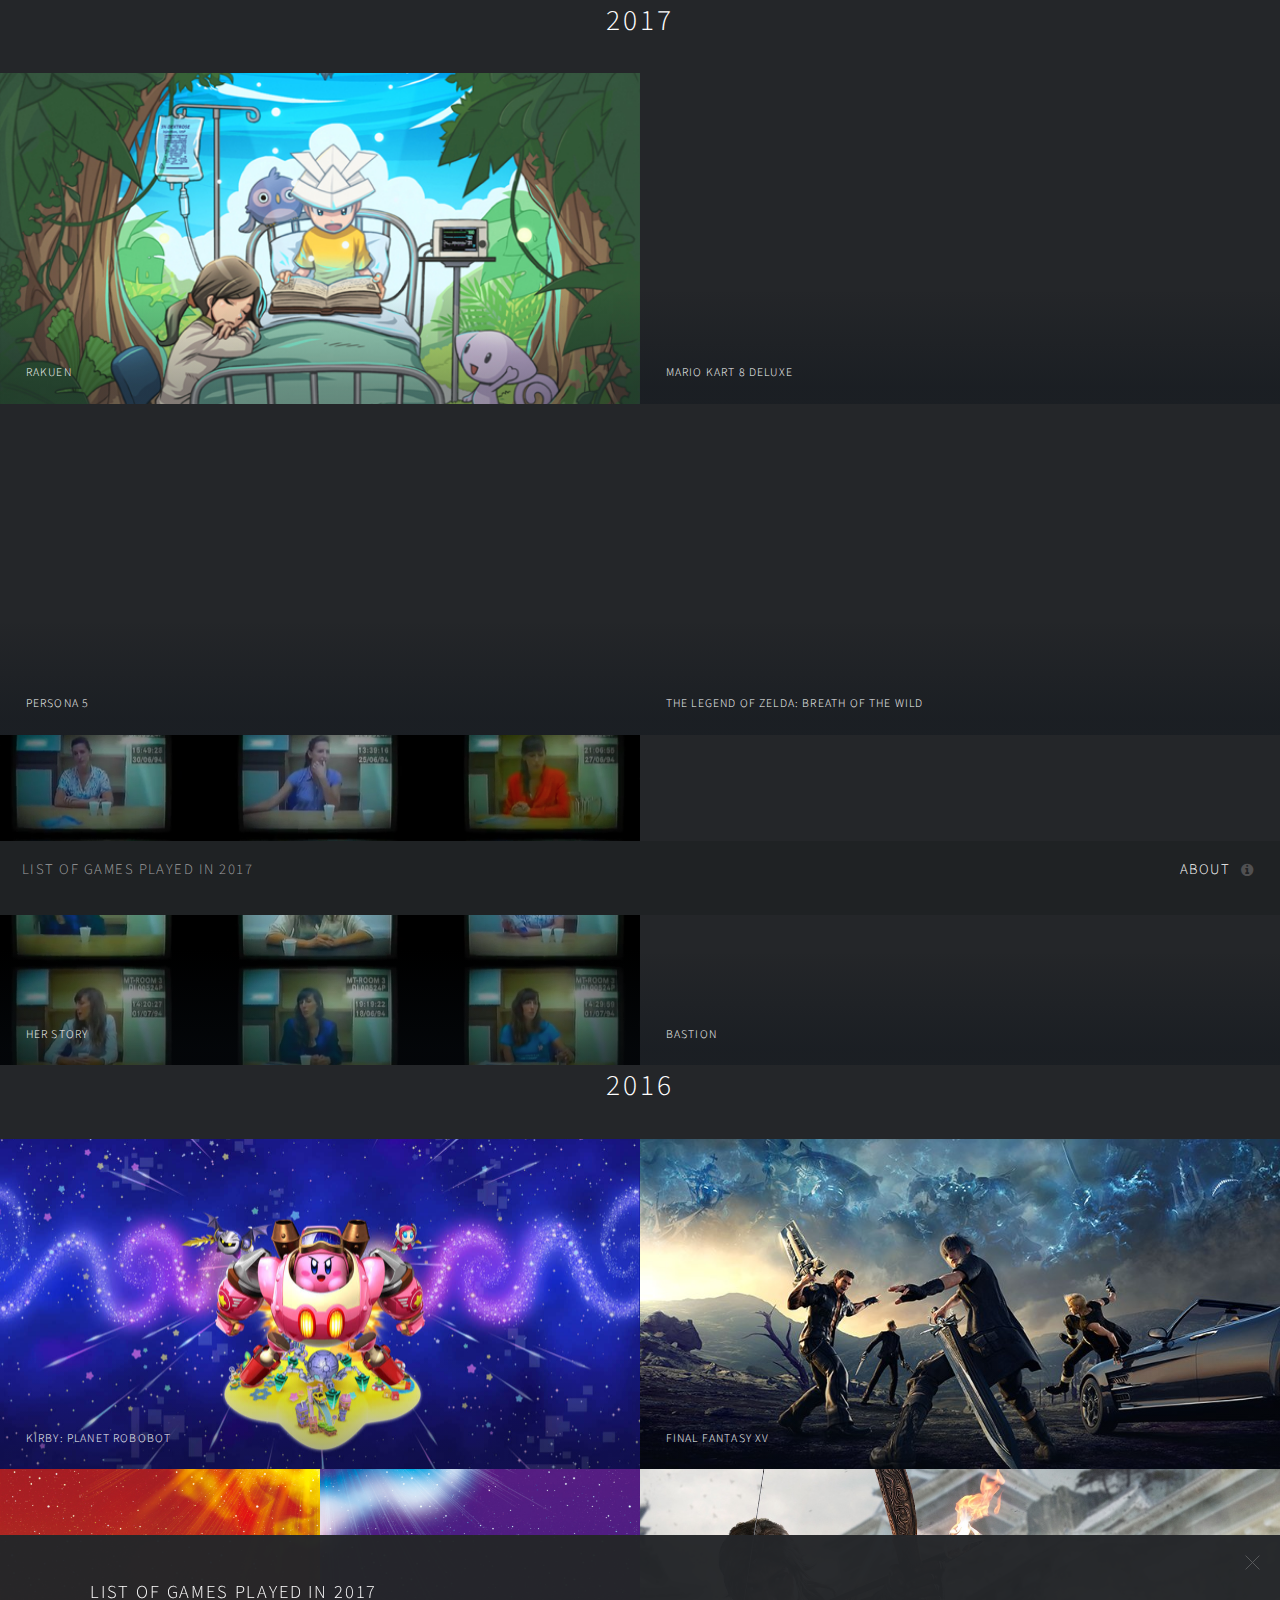
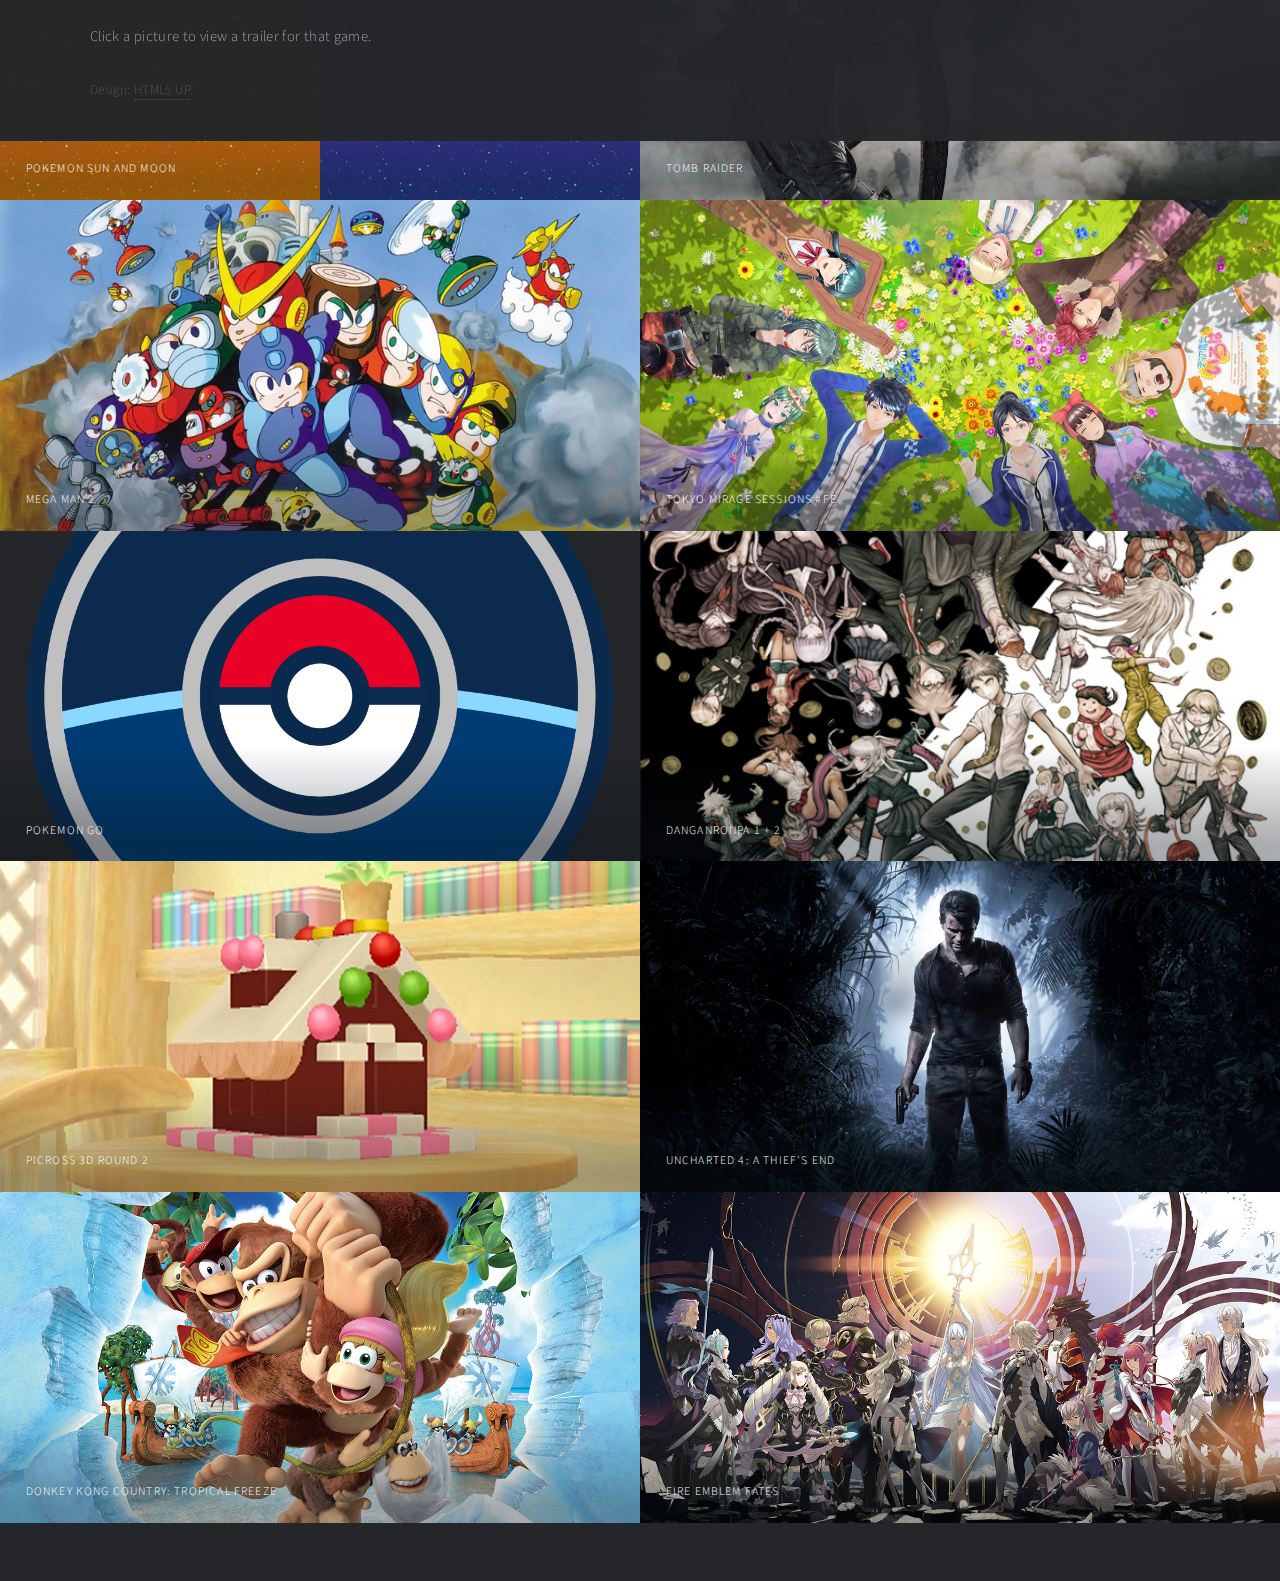
==== commit 2dbdcaa7: "Changed rakuen picture. Great game T_T" ====
--- a/gamesList.html
+++ b/gamesList.html
@@ -36,7 +36,7 @@
 							<h1> 2017 </h1>
 						</div>
 						<article class="thumb">
-							<a href="https://youtu.be/AvPThUEI2fE" data-poptrox="youtube" class="image"><img class="image" src="images/BoxArt/rakuen.jpg" alt="" /></a>
+							<a href="https://youtu.be/AvPThUEI2fE" data-poptrox="youtube" class="image"><img class="image" src="images/BoxArt/rakuen.png" alt="" /></a>
 							<h2>Rakuen</h2>
 						</article>					
 						<article class="thumb">
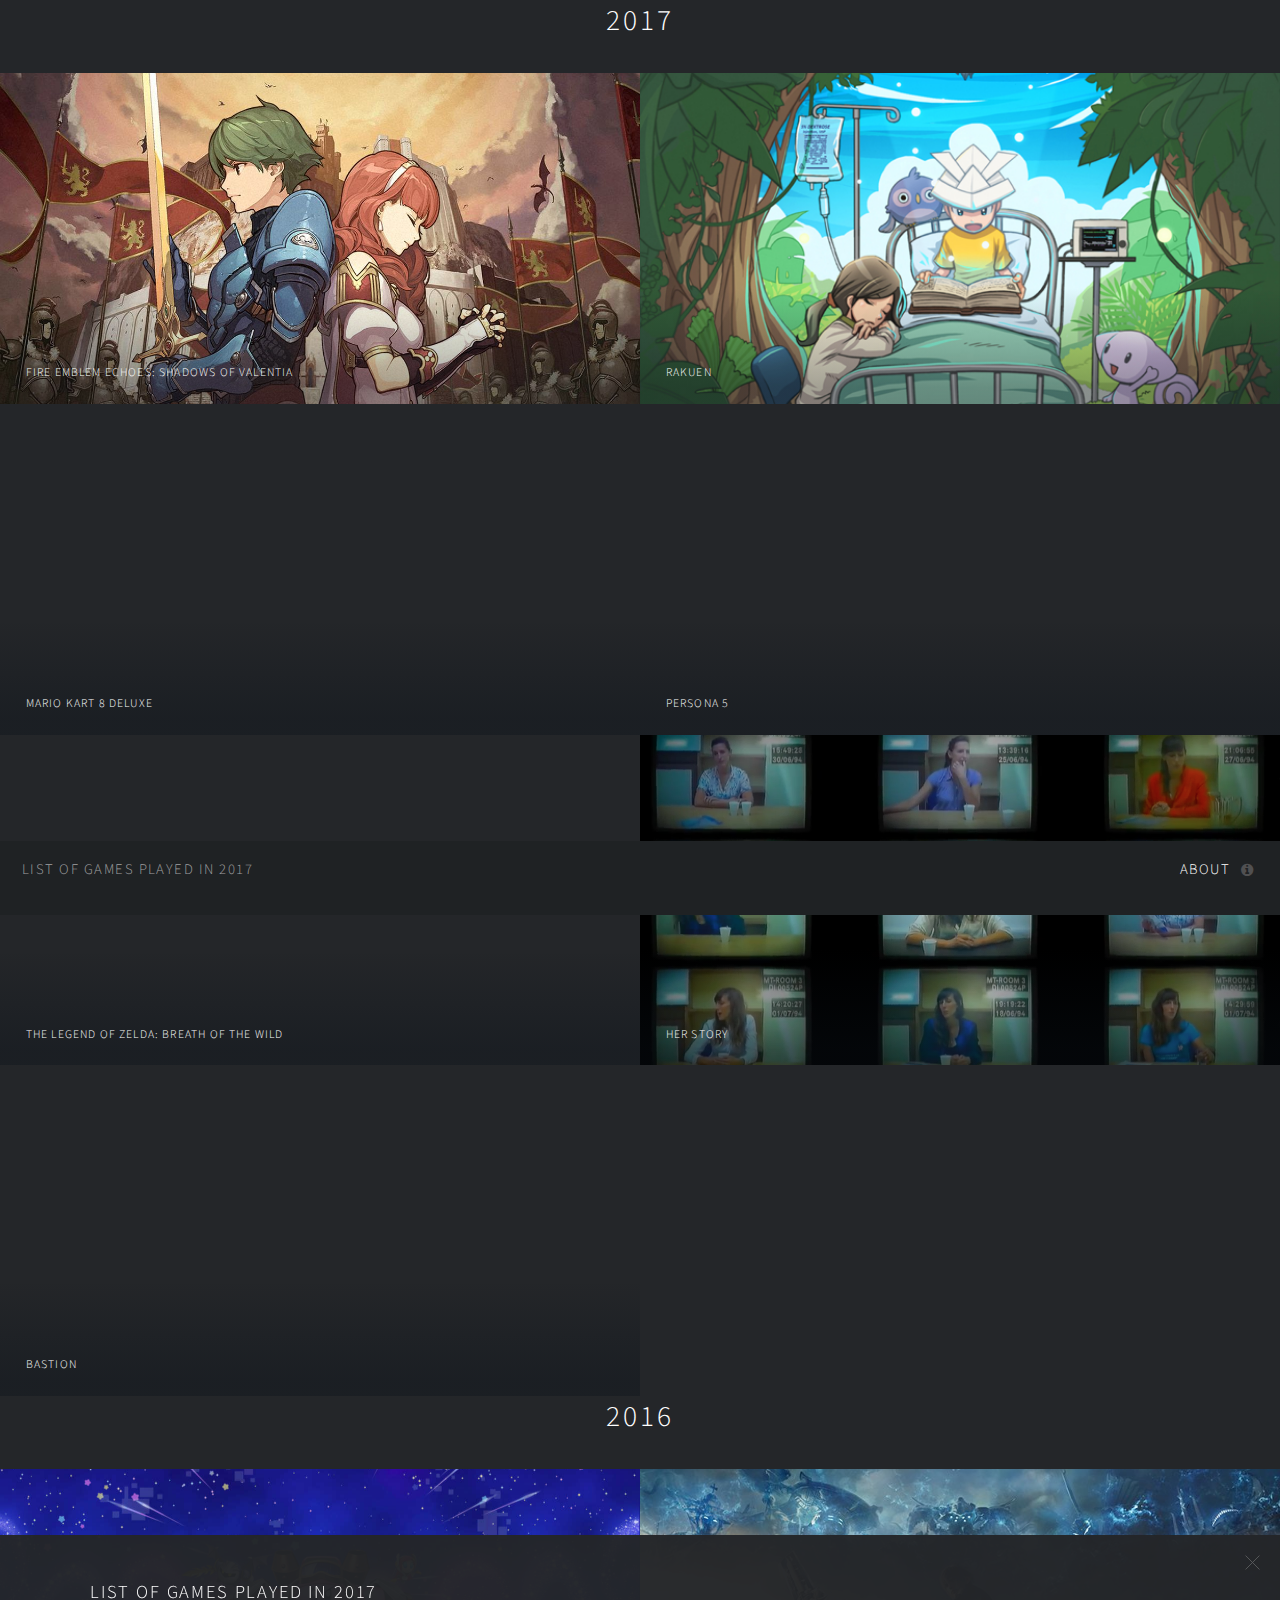
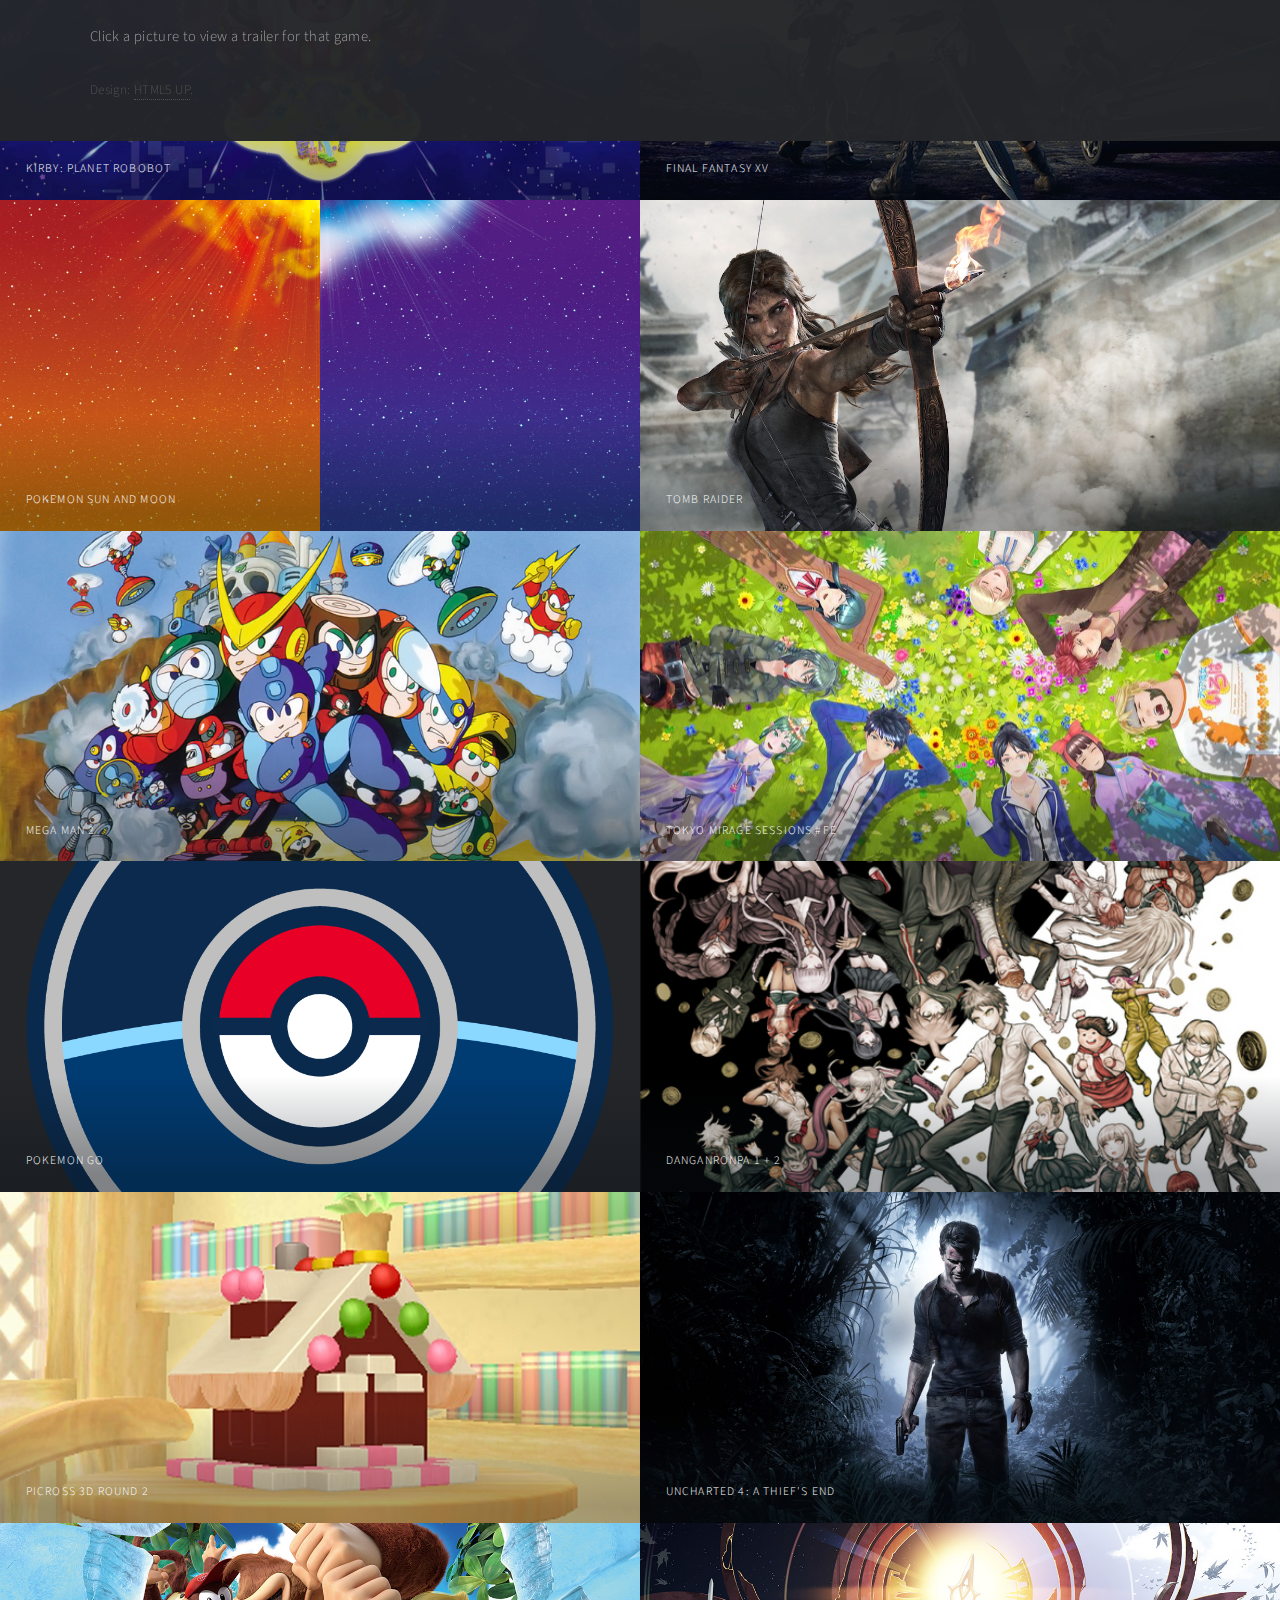
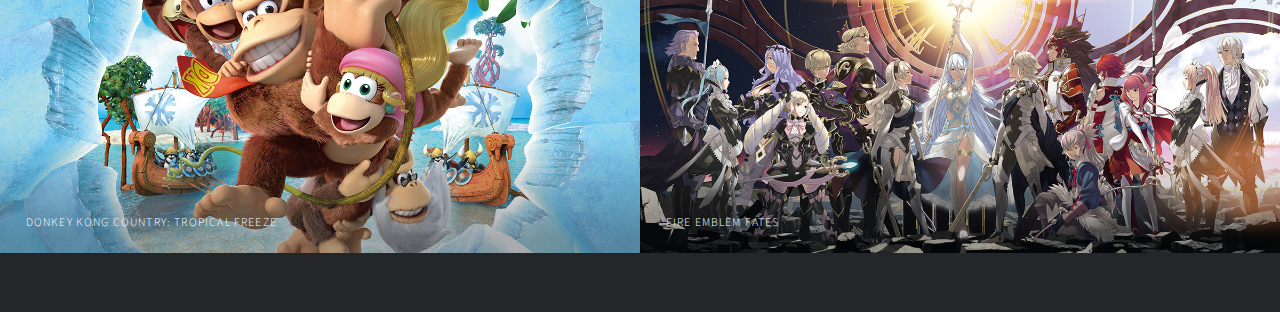
==== commit 96fd8a9d: "Add Shadows of Valentia to played games. Great FE for its difference of kind" ====
--- a/gamesList.html
+++ b/gamesList.html
@@ -35,6 +35,10 @@
 						<div style="width:100%;text-align:center;">
 							<h1> 2017 </h1>
 						</div>
+						<article class="thumb">
+							<a href="https://youtu.be/TBa7hd6FDzI" data-poptrox="youtube" class="image"><img class="image" src="images/BoxArt/feEchoesSOV.jpg" alt="" /></a>
+							<h2>Fire Emblem Echoes: Shadows of Valentia</h2>
+						</article>	
 						<article class="thumb">
 							<a href="https://youtu.be/AvPThUEI2fE" data-poptrox="youtube" class="image"><img class="image" src="images/BoxArt/rakuen.png" alt="" /></a>
 							<h2>Rakuen</h2>
